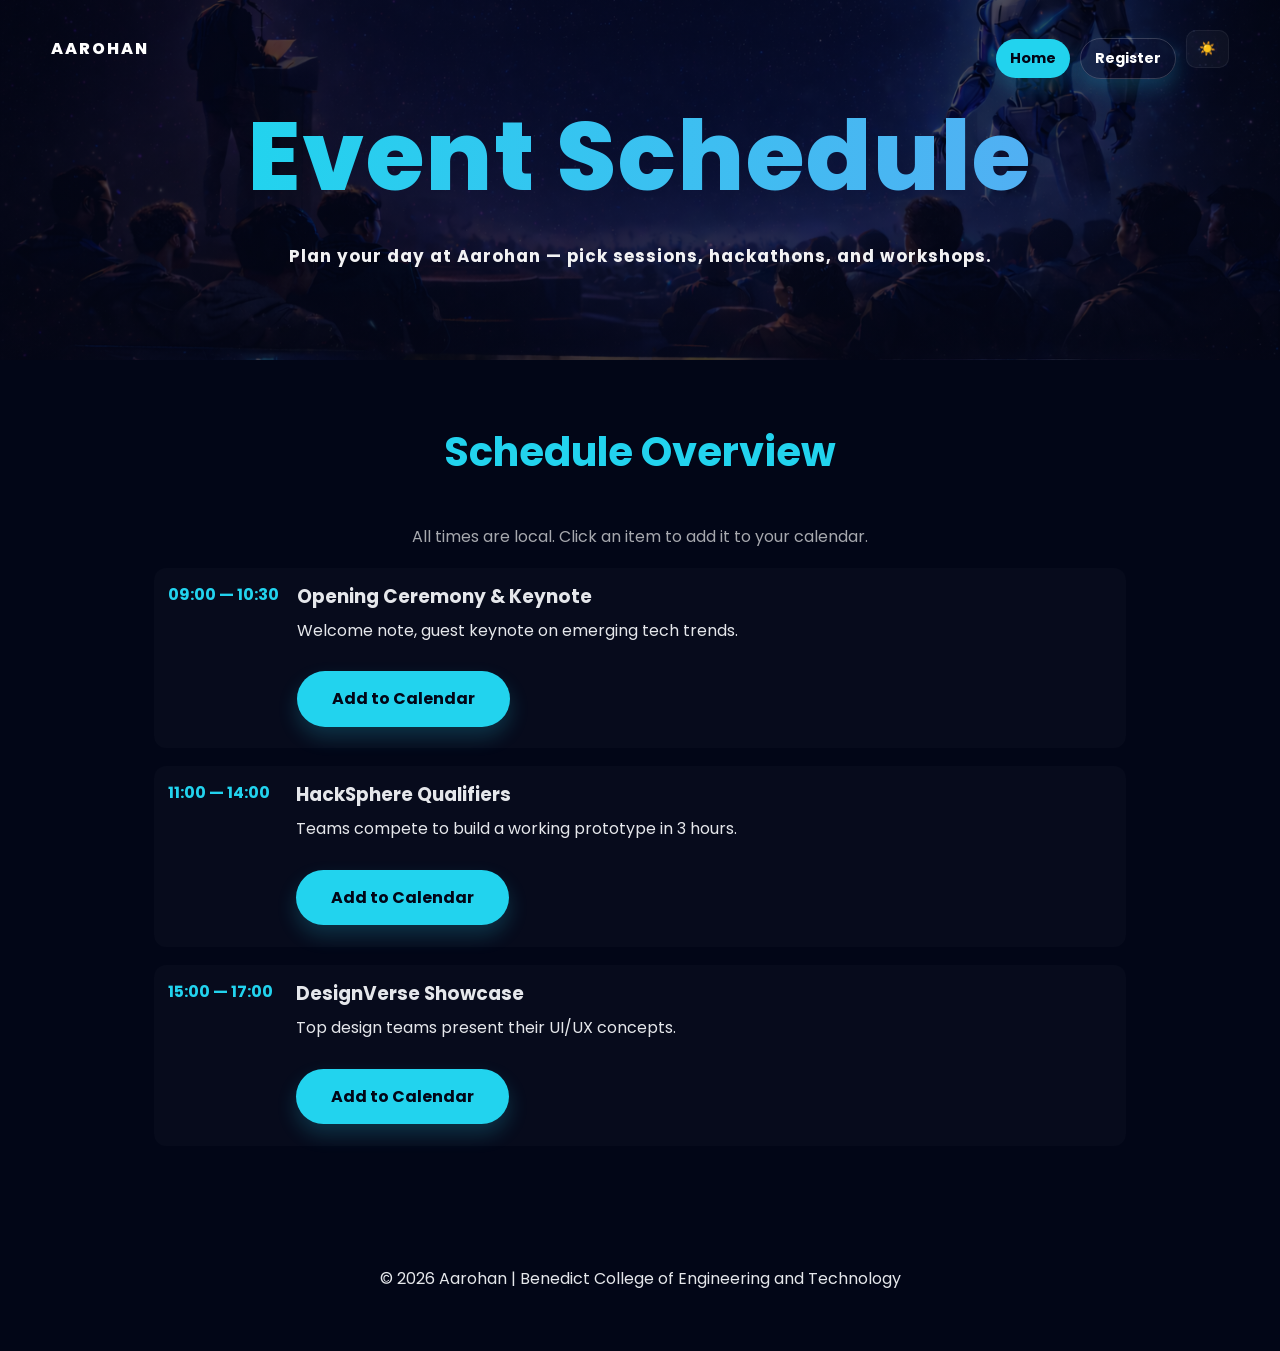
==== schedule.html @ 1dbaabba "Added code" ====
<!DOCTYPE html>
<html lang="en">
<head>
  <meta charset="utf-8" />
  <meta name="viewport" content="width=device-width,initial-scale=1" />
  <title>Schedule — Aarohan</title>
  <link href="https://fonts.googleapis.com/css2?family=Poppins:wght@300;400;600;700&display=swap" rel="stylesheet">
  <link rel="stylesheet" href="style.css">
</head>
<body>

<header class="hero small-hero">
  <nav class="topnav">
    <div class="brand">AAROHAN</div>
    <div class="nav-actions">
      <a href="index.html" class="btn small">Home</a>
      <a href="#register" class="btn small ghost">Register</a>
      <button class="toggle" id="themeToggle">🌙</button>
    </div>
  </nav>
  <div class="overlay">
    <h1 class="hero-title">Event Schedule</h1>
    <p class="hero-sub">Plan your day at Aarohan — pick sessions, hackathons, and workshops.</p>
  </div>
</header>

<main>
  <section class="fade container schedule">
    <h2>Schedule Overview</h2>
    <p class="muted">All times are local. Click an item to add it to your calendar.</p>

    <div class="timeline">
      <article class="timeline-item">
        <div class="time">09:00 — 10:30</div>
        <div class="content">
          <h3>Opening Ceremony & Keynote</h3>
          <p>Welcome note, guest keynote on emerging tech trends.</p>
          <div class="item-actions">
            <a class="btn small" data-start="2026-03-12T09:00:00" data-end="2026-03-12T10:30:00">Add to Calendar</a>
          </div>
        </div>
      </article>

      <article class="timeline-item">
        <div class="time">11:00 — 14:00</div>
        <div class="content">
          <h3>HackSphere Qualifiers</h3>
          <p>Teams compete to build a working prototype in 3 hours.</p>
          <div class="item-actions">
            <a class="btn small" data-start="2026-03-12T11:00:00" data-end="2026-03-12T14:00:00">Add to Calendar</a>
          </div>
        </div>
      </article>

      <article class="timeline-item">
        <div class="time">15:00 — 17:00</div>
        <div class="content">
          <h3>DesignVerse Showcase</h3>
          <p>Top design teams present their UI/UX concepts.</p>
          <div class="item-actions">
            <a class="btn small" data-start="2026-03-12T15:00:00" data-end="2026-03-12T17:00:00">Add to Calendar</a>
          </div>
        </div>
      </article>
    </div>
  </section>
</main>

<footer>
  <p>© 2026 Aarohan | Benedict College of Engineering and Technology</p>
</footer>

<script src="script.js"></script>
<script>
// small helper: wire "Add to Calendar" buttons on schedule page
document.querySelectorAll('.timeline .btn').forEach(btn => {
  btn.addEventListener('click', () => {
    const start = btn.getAttribute('data-start');
    const end = btn.getAttribute('data-end');
    if (!start) return;
    // create Google Calendar link
    const title = encodeURIComponent(btn.closest('.content').querySelector('h3').textContent.trim());
    const details = encodeURIComponent(btn.closest('.content').querySelector('p').textContent.trim());
    const location = encodeURIComponent('Benedict College of Engineering and Technology');
    const s = new Date(start);
    const e = end ? new Date(end) : new Date(s.getTime() + 60*60*1000);
    const fmt = d => d.toISOString().replace(/[-:]|\.\d{3}/g,'');
    const gcal = `https://www.google.com/calendar/render?action=TEMPLATE&text=${title}&dates=${fmt(s)}/${fmt(e)}&details=${details}&location=${location}&sf=true&output=xml`;
    window.open(gcal, '_blank');
  });
});
</script>
</body>
</html>
---- style.css ----
:root {
  --primary: #22d3ee;
  --bg-dark: #020617;
  --bg-light: #f8fafc;
  --text-dark: #e5e7eb;
  --text-light: #0f172a;
  --card-bg-dark: rgba(30, 41, 59, 0.4);
  --card-bg-light: #ffffff;
}

* {
  margin: 0;
  padding: 0;
  box-sizing: border-box;
  font-family: 'Poppins', sans-serif;
  scroll-behavior: smooth;
}

body {
  background: var(--bg-dark);
  color: var(--text-dark);
  line-height: 1.6;
  transition: background 0.4s ease, color 0.4s ease;
  overflow-x: hidden;
}

/* LIGHT MODE OVERRIDES */
body.light {
  background: var(--bg-light);
  color: var(--text-light);
}

body.light .card {
  background: var(--card-bg-light);
  color: var(--text-light);
  border: 1px solid rgba(0,0,0,0.05);
  box-shadow: 0 10px 25px rgba(0,0,0,0.05);
}

body.light footer {
  background: #e2e8f0;
  color: #0f172a;
}

/* HERO SECTION */
.hero {
  height: 100vh;
  background: linear-gradient(rgba(2, 6, 23, 0.7), rgba(2, 6, 23, 0.7)), url("hero1.png") center / cover no-repeat;
  display: flex;
  align-items: center;
  justify-content: center;
}

.overlay {
  text-align: center;
  padding: 20px;
}

/* Top navigation inside hero */
.topnav {
  position: absolute;
  left: 0; right: 0; top: 18px;
  display: flex; justify-content: space-between; align-items: center;
  padding: 0 4%; z-index: 50;
}
.topnav .brand { font-weight: 800; letter-spacing: 2px; color: white; }
.topnav .nav-actions { display:flex; gap:10px; align-items:center; }
.topnav .btn.small { padding: 8px 14px; font-size: 0.9rem; border-radius: 999px; }

/* Decorative floating blobs */
.hero-decor { position: absolute; inset: 0; pointer-events: none; overflow: visible; }
.blob { position: absolute; filter: blur(36px); opacity: 0.45; transform: translateZ(0); }
.blob.b1 { width: 260px; height: 260px; left: -40px; top: 10%; background: #22d3ee; animation: floaty 6s ease-in-out infinite; }
.blob.b2 { width: 180px; height: 180px; right: -20px; top: 30%; background: #818cf8; animation: floaty 7s ease-in-out infinite reverse; }
.blob.b3 { width: 120px; height: 120px; left: 20%; bottom: 10%; background: #60a5fa; animation: floaty 5.5s ease-in-out infinite; }

@keyframes floaty { 0% { transform: translateY(0) } 50% { transform: translateY(-18px) } 100% { transform: translateY(0) } }

/* Hero subtitle and CTA */
.hero-sub { font-size: 1.05rem; color: rgba(255,255,255,0.95); font-weight: 700; margin: 6px 0 10px; letter-spacing: 1px; }
.hero-ctas { display: flex; gap: 14px; justify-content: center; margin-top: 18px; }
.btn.ghost { background: transparent; color: white; border: 1px solid rgba(255,255,255,0.18); }

/* Scroll down indicator */
.scroll-down { display:flex; flex-direction:column; align-items:center; gap:8px; color: rgba(255,255,255,0.85); margin-top: 28px; text-decoration:none; }
.scroll-down .mouse { width: 28px; height: 44px; border: 2px solid rgba(255,255,255,0.7); border-radius: 18px; display:flex; align-items:flex-start; justify-content:center; padding-top:6px; }
.scroll-down .wheel { width:6px; height:6px; background: rgba(255,255,255,0.85); border-radius:50%; animation: wheel 1.6s infinite; }
.scroll-down .scroll-text { font-size:0.75rem; opacity:0.95; }
@keyframes wheel { 0% { transform: translateY(0); opacity: 1 } 60% { transform: translateY(8px); opacity: 0 } 100% { transform: translateY(0); opacity: 1 } }

/* Dark vs light tweaks for hero */
body.light .topnav .brand { color: var(--text-dark); }
body.light .hero-sub, body.light .scroll-down { color: rgba(15,23,42,0.9); }

/* Event banner (separate block) */
.event-banner { padding: 22px 0; display: flex; justify-content: center; }
.event-banner .container { display:flex; justify-content:center; }
.event-row { display:flex; gap:18px; align-items:center; background: linear-gradient(180deg, rgba(2,6,23,0.06), rgba(2,6,23,0)); padding: 12px 18px; border-radius: 14px; }
.event-label { font-size: 0.85rem; color: rgba(255,255,255,0.8); font-weight: 700; text-transform:uppercase; letter-spacing:1px; opacity:0.95; }
.event-date { color: rgba(255,255,255,0.95); font-weight: 700; background: rgba(0,0,0,0.25); padding: 8px 12px; border-radius: 12px; font-size: 0.98rem; display:flex; gap:8px; align-items:center; }
.event-date .ev-icon { font-size: 1rem; }
.event-date .ev-text { margin-left: 4px; }
.countdown { color: rgba(255,255,255,0.9); font-weight: 700; display:flex; gap:8px; align-items:center; font-feature-settings: "tnum" 1; }
.countdown span { background: rgba(255,255,255,0.06); padding:8px 10px; border-radius:8px; min-width: 44px; text-align:center; font-size:0.95rem; }

/* Light-mode specific event-row styling: higher contrast and accent */
body.light .event-row { background: linear-gradient(90deg, #ffffff, #f8fafc); box-shadow: 0 10px 30px rgba(2,6,23,0.06); }
body.light .event-label { color: var(--text-dark); }
body.light .event-date { background: linear-gradient(90deg, var(--primary), #818cf8); color: white; box-shadow: 0 8px 22px rgba(34,211,238,0.08); }
body.light .countdown span { background: rgba(15,23,42,0.04); color: var(--text-dark); }

/* Event action buttons */
.event-actions { display:flex; gap:8px; margin-left: 8px; }
.event-actions .btn.small { padding: 8px 12px; font-size: 0.85rem; border-radius: 10px; }
.event-actions .btn.ghost { background: transparent; color: inherit; border: 1px solid rgba(255,255,255,0.12); }
body.light .event-actions .btn.ghost { border-color: rgba(0,0,0,0.06); }

@media (max-width: 720px) {
  .event-actions { margin-top: 8px; margin-left: 0; }
  .event-row { flex-direction: column; align-items: center; gap: 10px; }
}

/* Schedule page styles */
.small-hero { height: 40vh; min-height: 260px; }
.schedule { padding: 60px 5%; max-width: 1100px; margin: 0 auto; }
.schedule .muted { color: rgba(255,255,255,0.65); text-align:center; margin-bottom: 18px; }
.timeline { display: grid; gap: 18px; margin-top: 18px; }
.timeline-item { display:flex; gap: 18px; align-items: flex-start; background: rgba(255,255,255,0.02); padding: 14px; border-radius: 12px; }
.timeline-item .time { min-width: 110px; font-weight:700; color: var(--primary); }
.timeline-item .content h3 { margin: 0 0 6px 0; }
.timeline-item .item-actions { margin-top:8px; }
body.light .timeline-item { background: #fff; box-shadow: 0 10px 30px rgba(2,6,23,0.04); }

@media (max-width: 820px) {
  .timeline-item { flex-direction: column; }
  .timeline-item .time { min-width: auto; }
}

@media (max-width: 820px) {
  .hero { padding-top: 28px; }
  .hero-title { font-size: clamp(2.2rem, 12vw, 4.4rem); }
  .blob.b1, .blob.b2 { display: none; }
  .topnav .brand { font-size: 1.05rem; }
  .event-row { flex-direction: column; gap: 8px; }
}

.hero-title {
  font-size: clamp(3rem, 10vw, 6rem);
  font-weight: 800;
  letter-spacing: 2px;
  background: linear-gradient(to right, #22d3ee, #818cf8);
  background-clip: text;
  -webkit-background-clip: text;
  -webkit-text-fill-color: transparent;
  margin-bottom: 10px;
}

/* Improve visibility of header subtitles in light mode (keep hero-title gradient) */
body.light .overlay {
  color: var(--text-light);
}

body.light .overlay .tagline {
  color: #0f172a; /* darker text for contrast on light bg */
  font-size: 1.25rem; /* slightly larger for emphasis */
  font-weight: 600;
  margin-bottom: 8px;
}

body.light .overlay .college {
  color: #1f2937; /* slightly muted dark color */
  font-size: 1.05rem;
  font-weight: 500;
  margin-bottom: 12px;
}

/* Animated gradient shift for the hero title */
.hero-title {
  background-size: 200% 200%;
  animation: gradientShift 6s linear infinite;
}

@keyframes gradientShift {
  0% { background-position: 0% 50%; }
  50% { background-position: 100% 50%; }
  100% { background-position: 0% 50%; }
}

/* Pop-in for revealed elements */
.fade {
  opacity: 0;
  transform: translateY(40px) scale(0.98);
  transition: opacity 700ms cubic-bezier(0.22, 1, 0.36, 1), transform 700ms cubic-bezier(0.22, 1, 0.36, 1);
}

.fade.show {
  opacity: 1;
  transform: translateY(0) scale(1);
}

/* Card tilt helper (transform preserved via JS) */
.card {
  transform-style: preserve-3d;
  will-change: transform;
}

/* Button ripple */
.btn {
  position: relative;
  overflow: hidden;
}

.btn .ripple {
  position: absolute;
  border-radius: 50%;
  transform: scale(0);
  background: rgba(255,255,255,0.7);
  animation: ripple 600ms linear;
  pointer-events: none;
}

@keyframes ripple {
  to { transform: scale(4); opacity: 0; }
}

/* Progress bar (top) */
.progress {
  position: fixed;
  top: 0;
  left: 0;
  height: 4px;
  background: linear-gradient(90deg,var(--primary),#818cf8);
  width: 0%;
  z-index: 2000;
  transition: width 120ms linear;
}

/* Subtle overlay movement */
.overlay {
  transition: transform 220ms ease-out;
}

/* ABOUT SECTION */
.about-grid {
  display: grid;
  grid-template-columns: 1fr 1fr;
  gap: 2.5rem;
  align-items: center;
}

.about-image img {
  width: 100%;
  height: auto;
  border-radius: 18px;
  box-shadow: 0 20px 40px rgba(2,6,23,0.45);
  display: block;
}

.about-content h2 {
  text-align: left;
  margin-bottom: 18px;
}

.about-features {
  list-style: none;
  margin: 18px 0;
  padding: 0;
  display: grid;
  grid-template-columns: 1fr;
  gap: 10px;
}

.about-features li {
  display: flex;
  gap: 10px;
  align-items: center;
  color: rgba(255,255,255,0.9);
  font-weight: 600;
  transform-origin: left center;
}

body.light .about-features li {
  color: #0f172a;
}

.about-features svg { color: var(--primary); flex-shrink: 0; }

.stats {
  display: grid;
  grid-template-columns: repeat(3, 1fr);
  gap: 12px;
  margin: 18px 0 6px 0;
}

.stat {
  background: rgba(255,255,255,0.03);
  padding: 14px 18px;
  border-radius: 12px;
  text-align: center;
}

.number {
  font-size: 1.6rem;
  font-weight: 800;
  color: var(--primary);
}

.label { font-size: 0.9rem; color: rgba(255,255,255,0.75); }

body.light .stat { background: rgba(15,23,42,0.03); }

.about-cta { margin-top: 12px; display: flex; gap: 12px; align-items: center; }
.btn.secondary { background: transparent; color: white; border: 1px solid rgba(255,255,255,0.12); }
body.light .btn.secondary { color: var(--text-dark); border-color: rgba(0,0,0,0.06); }

/* Modal */
.modal { display: none; }
.modal[aria-hidden="false"] { display: block; }
.modal-backdrop {
  position: fixed; inset: 0; background: rgba(2,6,23,0.55); z-index: 1500; opacity: 0; transition: opacity 220ms ease;
}
.modal-panel {
  position: fixed; left: 50%; top: 50%; transform: translate(-50%, -50%) scale(.98);
  width: min(760px, 92%); background: var(--bg-dark); color: var(--text-dark);
  padding: 26px; border-radius: 12px; z-index: 1600; box-shadow: 0 30px 80px rgba(2,6,23,0.6);
  transition: transform 240ms ease, opacity 240ms ease;
}
.modal[aria-hidden="false"] .modal-backdrop { opacity: 1; }
.modal[aria-hidden="false"] .modal-panel { transform: translate(-50%, -50%) scale(1); }
.modal-close { position: absolute; right: 12px; top: 8px; background: transparent; border: none; font-size: 26px; color: #fff; cursor: pointer; }

@media (max-width: 900px) {
  .about-grid { grid-template-columns: 1fr; }
  .stats { grid-template-columns: repeat(3, 1fr); }
}

@media (max-width: 520px) {
  .stats { grid-template-columns: repeat(2, 1fr); }
  .hero-title { font-size: clamp(2.4rem, 12vw, 4rem); }
}

/* SECTIONS & GRID */
section {
  padding: 100px 10%;
  max-width: 1400px;
  margin: 0 auto;
}

h2 {
  font-size: 2.5rem;
  color: var(--primary);
  margin-bottom: 40px;
  text-align: center;
}

.cards {
  display: grid;
  grid-template-columns: repeat(auto-fit, minmax(280px, 1fr));
  gap: 2rem;
}

.card {
  background: var(--card-bg-dark);
  backdrop-filter: blur(12px);
  border: 1px solid rgba(255, 255, 255, 0.1);
  border-radius: 24px;
  padding: 35px;
  transition: all 0.5s cubic-bezier(0.175, 0.885, 0.32, 1.275);
}

.card:hover {
  transform: translateY(-12px);
  border-color: var(--primary);
  box-shadow: 0 20px 40px rgba(34, 211, 238, 0.15);
}

.card h3 {
  margin-bottom: 15px;
  color: var(--primary);
}

/* BUTTON */
.btn {
  display: inline-block;
  margin-top: 20px;
  padding: 15px 35px;
  background: var(--primary);
  color: #020617;
  border-radius: 50px;
  text-decoration: none;
  font-weight: 700;
  transition: 0.3s;
  box-shadow: 0 10px 20px rgba(34, 211, 238, 0.2);
}

.btn:hover {
  transform: scale(1.05);
  box-shadow: 0 15px 30px rgba(34, 211, 238, 0.4);
}

/* TOGGLE BUTTON */
.toggle {
  padding: 8px 12px;
  border-radius: 10px;
  border: 1px solid rgba(255,255,255,0.06);
  cursor: pointer;
  background: rgba(255,255,255,0.04);
  color: inherit;
  transition: 0.2s;
  display: inline-flex;
  align-items: center;
  justify-content: center;
}

.toggle:hover { transform: translateY(-2px); }

/* FOOTER */
footer {
  padding: 60px 20px;
  background: #020617;
  text-align: center;
  transition: background 0.4s ease;
}

/* SCROLL ANIMATION */
.fade {
  opacity: 0;
  transform: translateY(40px);
  transition: 1s cubic-bezier(0.22, 1, 0.36, 1);
}

.fade.show {
  opacity: 1;
  transform: translateY(0);
}
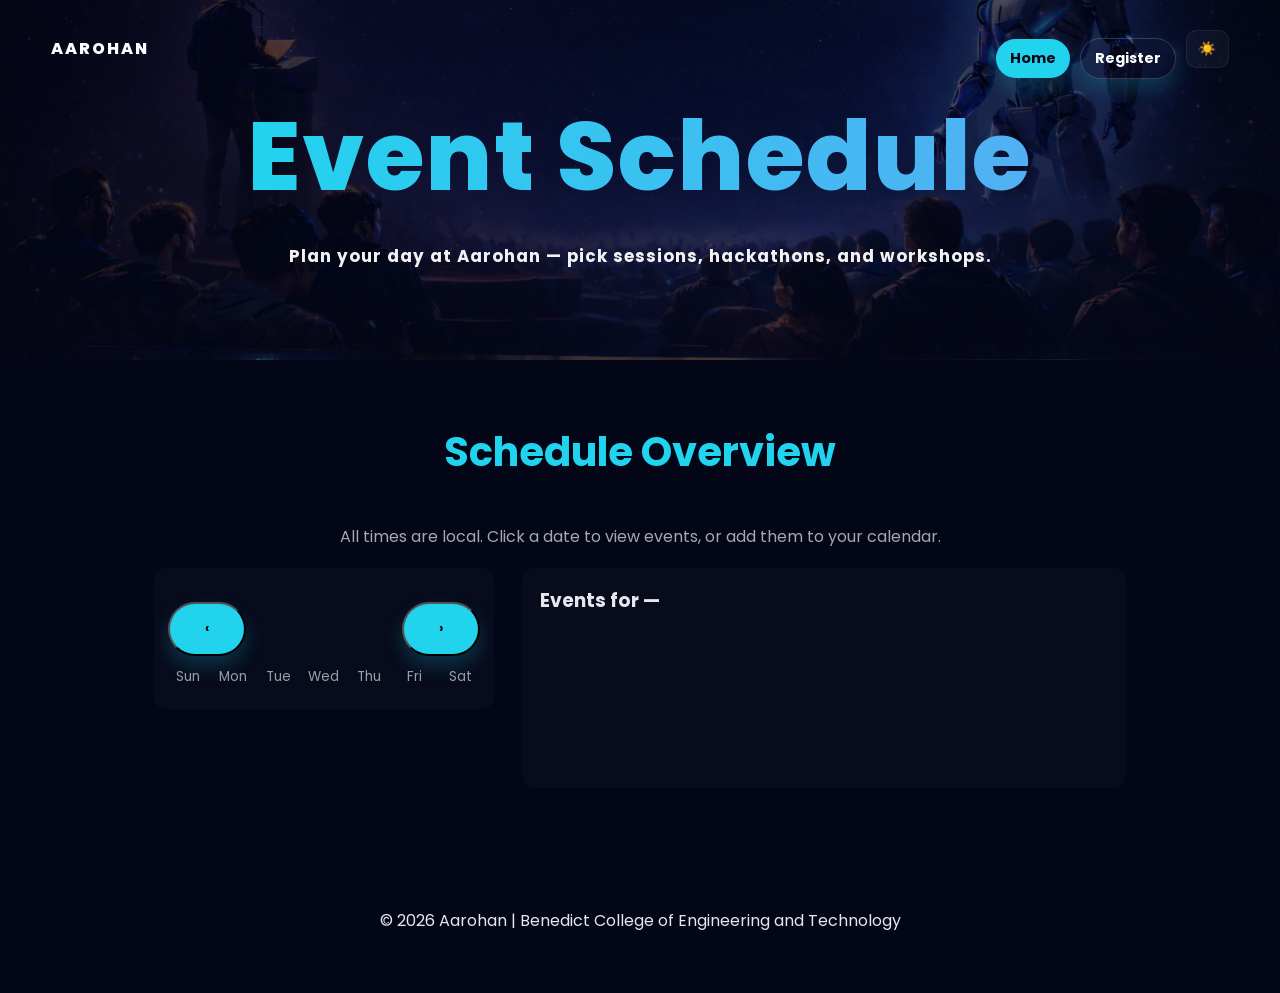
==== commit 8432115b: "changes" ====
--- a/schedule.html
+++ b/schedule.html
@@ -27,42 +27,41 @@
 <main>
   <section class="fade container schedule">
     <h2>Schedule Overview</h2>
-    <p class="muted">All times are local. Click an item to add it to your calendar.</p>
+    <p class="muted">All times are local. Click a date to view events, or add them to your calendar.</p>
 
-    <div class="timeline">
-      <article class="timeline-item">
-        <div class="time">09:00 — 10:30</div>
-        <div class="content">
-          <h3>Opening Ceremony & Keynote</h3>
-          <p>Welcome note, guest keynote on emerging tech trends.</p>
-          <div class="item-actions">
-            <a class="btn small" data-start="2026-03-12T09:00:00" data-end="2026-03-12T10:30:00">Add to Calendar</a>
-          </div>
+    <div class="schedule-grid">
+      <aside class="calendar-panel">
+        <div class="calendar-header">
+          <button class="cal-prev btn small" aria-label="Previous month">‹</button>
+          <div class="month-label"></div>
+          <button class="cal-next btn small" aria-label="Next month">›</button>
         </div>
-      </article>
+        <div class="weekday-row">
+          <span>Sun</span><span>Mon</span><span>Tue</span><span>Wed</span><span>Thu</span><span>Fri</span><span>Sat</span>
+        </div>
+        <div class="days-grid"></div>
+      </aside>
 
-      <article class="timeline-item">
-        <div class="time">11:00 — 14:00</div>
-        <div class="content">
-          <h3>HackSphere Qualifiers</h3>
-          <p>Teams compete to build a working prototype in 3 hours.</p>
-          <div class="item-actions">
-            <a class="btn small" data-start="2026-03-12T11:00:00" data-end="2026-03-12T14:00:00">Add to Calendar</a>
-          </div>
+      <div class="events-panel">
+        <div class="events-header">
+          <h3 class="events-for">Events for <span class="events-date">—</span></h3>
         </div>
-      </article>
+        <div class="events-list">
+          <!-- events will be injected here -->
+        </div>
+      </div>
+    </div>
 
-      <article class="timeline-item">
-        <div class="time">15:00 — 17:00</div>
-        <div class="content">
-          <h3>DesignVerse Showcase</h3>
-          <p>Top design teams present their UI/UX concepts.</p>
-          <div class="item-actions">
-            <a class="btn small" data-start="2026-03-12T15:00:00" data-end="2026-03-12T17:00:00">Add to Calendar</a>
-          </div>
-        </div>
-      </article>
-    </div>
+    <!-- Embedded schedule data (edit or extend) -->
+    <script type="application/json" id="scheduleData">
+    [
+      {"title":"Opening Ceremony & Keynote","start":"2026-03-12T09:00:00","end":"2026-03-12T10:30:00","desc":"Welcome note and keynote on emerging tech."},
+      {"title":"HackSphere Qualifiers","start":"2026-03-12T11:00:00","end":"2026-03-12T14:00:00","desc":"Teams compete to build working prototypes."},
+      {"title":"DesignVerse Showcase","start":"2026-03-12T15:00:00","end":"2026-03-12T17:00:00","desc":"Top design teams present their concepts."},
+      {"title":"RoboRumble Finals","start":"2026-03-13T10:00:00","end":"2026-03-13T13:00:00","desc":"Final robotics showdown."},
+      {"title":"TechTalks: AI Ethics","start":"2026-03-13T14:00:00","end":"2026-03-13T15:30:00","desc":"Panel discussion on AI ethics."}
+    ]
+    </script>
   </section>
 </main>
 
--- a/style.css
+++ b/style.css
@@ -134,6 +134,36 @@
 @media (max-width: 820px) {
   .timeline-item { flex-direction: column; }
   .timeline-item .time { min-width: auto; }
+}
+
+/* Calendar panel styles */
+.schedule-grid { display: grid; grid-template-columns: 340px 1fr; gap: 28px; align-items: start; margin-top: 18px; }
+.calendar-panel { background: rgba(255,255,255,0.02); padding: 14px; border-radius: 12px; }
+.calendar-header { display:flex; align-items:center; justify-content:space-between; margin-bottom:10px; }
+.month-label { font-weight:800; font-size:1.05rem; }
+.weekday-row { display:grid; grid-template-columns: repeat(7, 1fr); gap:6px; text-align:center; font-size:0.85rem; color:rgba(255,255,255,0.6); margin-bottom:8px; }
+.days-grid { display:grid; grid-template-columns: repeat(7, 1fr); gap:8px; }
+.day { padding:12px 8px; background: transparent; border-radius:8px; text-align:center; cursor:pointer; transition: transform 180ms ease, background 200ms; }
+.day:hover { transform: translateY(-6px); background: rgba(255,255,255,0.03); }
+.day .num { display:block; font-weight:700; }
+.day .evt-count { display:block; font-size:0.75rem; color: rgba(255,255,255,0.7); margin-top:6px; }
+.day.today { box-shadow: 0 8px 30px rgba(34,211,238,0.06); border: 1px solid rgba(34,211,238,0.08); }
+.day.inactive { opacity:0.35; }
+
+.events-panel { background: rgba(255,255,255,0.02); padding: 18px; border-radius: 12px; min-height: 220px; }
+.events-header { margin-bottom: 12px; }
+.events-list { display:flex; flex-direction:column; gap:12px; }
+.event-card { padding:12px; border-radius:10px; background: rgba(255,255,255,0.015); transition: transform 180ms ease; }
+.event-card:hover { transform: translateY(-6px); box-shadow: 0 14px 40px rgba(2,6,23,0.06); }
+.event-time { font-weight:700; color: var(--primary); margin-bottom:6px; }
+.event-actions { margin-top:8px; display:flex; gap:8px; }
+
+body.light .calendar-panel, body.light .events-panel { background: #fff; color: var(--text-dark); box-shadow: 0 10px 40px rgba(2,6,23,0.04); }
+body.light .day:hover { background: rgba(15,23,42,0.02); }
+body.light .day .evt-count { color: rgba(15,23,42,0.6); }
+
+@media (max-width: 920px) {
+  .schedule-grid { grid-template-columns: 1fr; }
 }
 
 @media (max-width: 820px) {
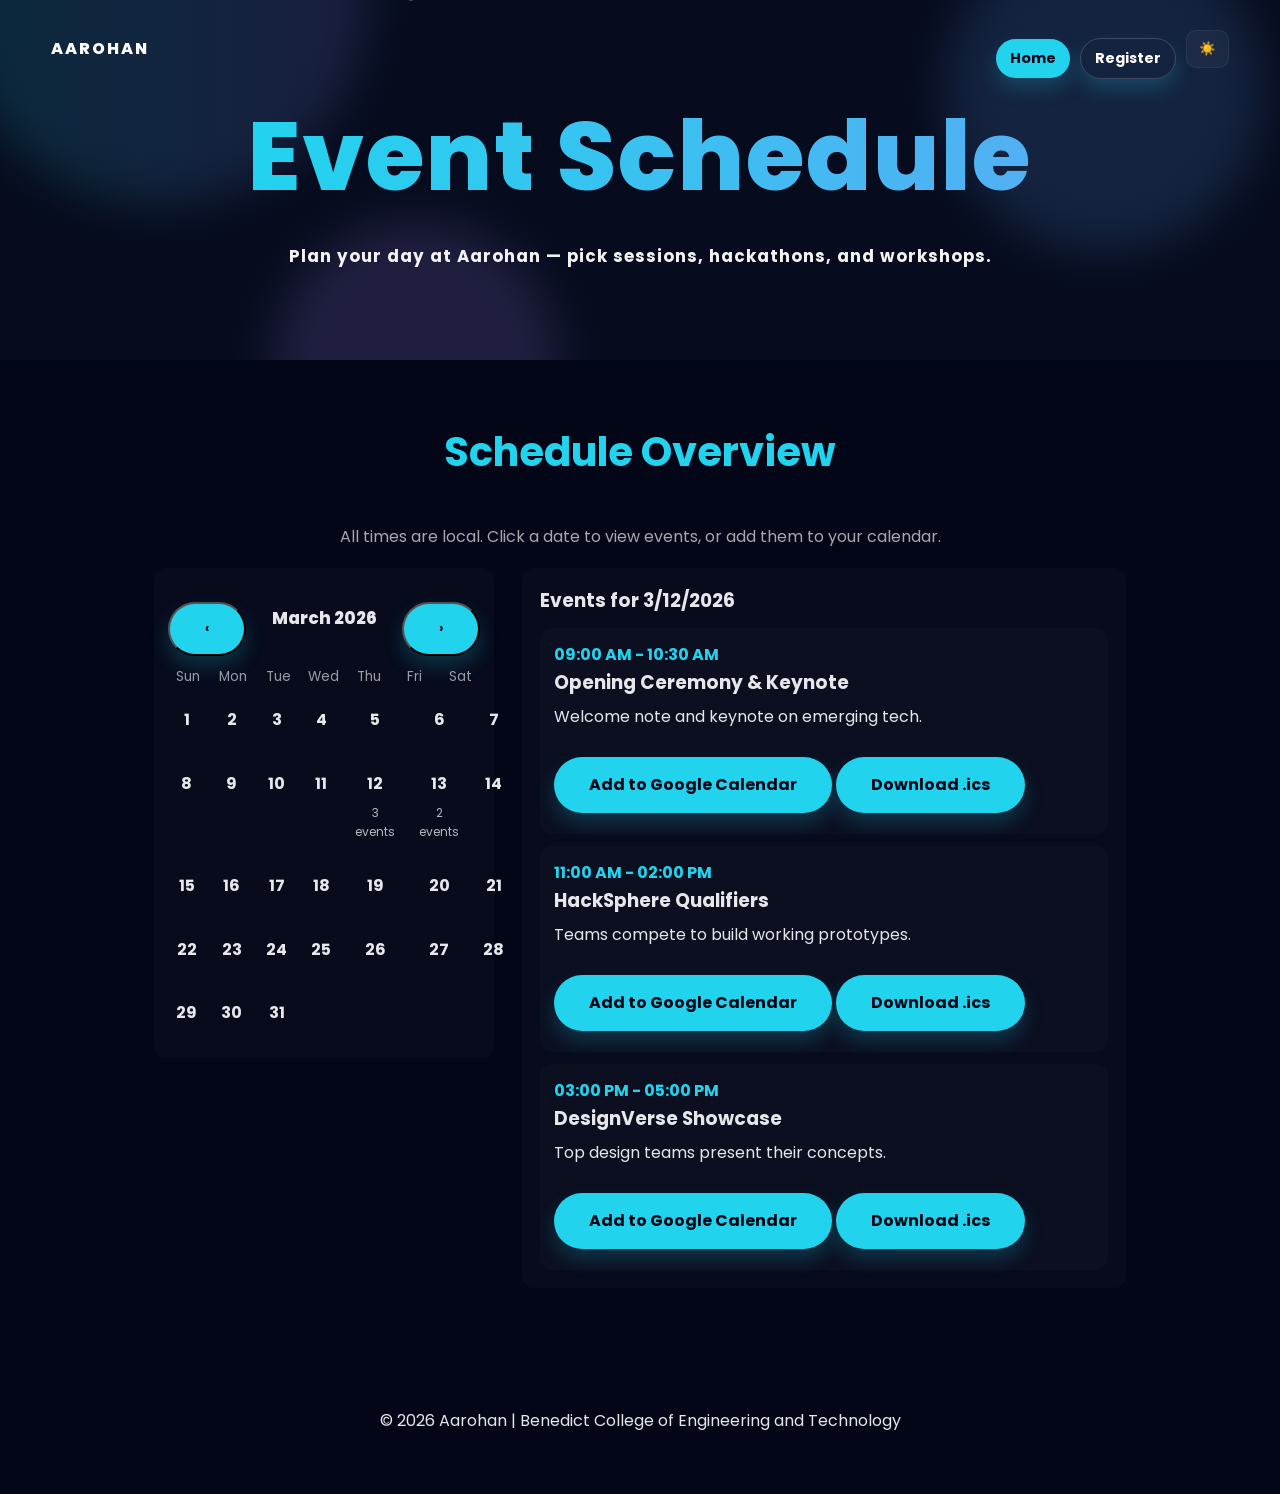
==== commit 0dd72da4: "changes" ====
--- a/schedule.html
+++ b/schedule.html
@@ -70,24 +70,5 @@
 </footer>
 
 <script src="script.js"></script>
-<script>
-// small helper: wire "Add to Calendar" buttons on schedule page
-document.querySelectorAll('.timeline .btn').forEach(btn => {
-  btn.addEventListener('click', () => {
-    const start = btn.getAttribute('data-start');
-    const end = btn.getAttribute('data-end');
-    if (!start) return;
-    // create Google Calendar link
-    const title = encodeURIComponent(btn.closest('.content').querySelector('h3').textContent.trim());
-    const details = encodeURIComponent(btn.closest('.content').querySelector('p').textContent.trim());
-    const location = encodeURIComponent('Benedict College of Engineering and Technology');
-    const s = new Date(start);
-    const e = end ? new Date(end) : new Date(s.getTime() + 60*60*1000);
-    const fmt = d => d.toISOString().replace(/[-:]|\.\d{3}/g,'');
-    const gcal = `https://www.google.com/calendar/render?action=TEMPLATE&text=${title}&dates=${fmt(s)}/${fmt(e)}&details=${details}&location=${location}&sf=true&output=xml`;
-    window.open(gcal, '_blank');
-  });
-});
-</script>
 </body>
 </html>
--- a/style.css
+++ b/style.css
@@ -45,7 +45,8 @@
 /* HERO SECTION */
 .hero {
   height: 100vh;
-  background: linear-gradient(rgba(2, 6, 23, 0.7), rgba(2, 6, 23, 0.7)), url("hero1.png") center / cover no-repeat;
+  /* prefer an SVG hero artwork (hero1.svg). If missing, browser will fall back to hero.png */
+  background: linear-gradient(rgba(2, 6, 23, 0.7), rgba(2, 6, 23, 0.7)), url("hero1.svg") center / cover no-repeat;
   display: flex;
   align-items: center;
   justify-content: center;
@@ -76,10 +77,21 @@
 
 @keyframes floaty { 0% { transform: translateY(0) } 50% { transform: translateY(-18px) } 100% { transform: translateY(0) } }
 
+/* subtle blob rotation */
+.blob { transform-origin: center; animation-iteration-count: infinite; }
+.blob.b1 { animation-name: floaty, rotateSlow; animation-duration: 6s, 18s; animation-timing-function: ease-in-out, linear; }
+.blob.b2 { animation-name: floaty, rotateSlow; animation-duration: 7s, 22s; animation-timing-function: ease-in-out, linear; }
+.blob.b3 { animation-name: floaty, rotateSlow; animation-duration: 5.5s, 20s; animation-timing-function: ease-in-out, linear; }
+@keyframes rotateSlow { 0% { transform: translateY(0) rotate(0deg); } 100% { transform: translateY(0) rotate(360deg); } }
+
 /* Hero subtitle and CTA */
 .hero-sub { font-size: 1.05rem; color: rgba(255,255,255,0.95); font-weight: 700; margin: 6px 0 10px; letter-spacing: 1px; }
 .hero-ctas { display: flex; gap: 14px; justify-content: center; margin-top: 18px; }
 .btn.ghost { background: transparent; color: white; border: 1px solid rgba(255,255,255,0.18); }
+
+/* Fancy CTA entrance */
+.hero-ctas { transform-origin: center; animation: ctaPop 900ms cubic-bezier(.2,.9,.3,1) 0.9s both; }
+@keyframes ctaPop { 0% { transform: translateY(12px) scale(.96); opacity: 0 } 100% { transform: translateY(0) scale(1); opacity: 1 } }
 
 /* Scroll down indicator */
 .scroll-down { display:flex; flex-direction:column; align-items:center; gap:8px; color: rgba(255,255,255,0.85); margin-top: 28px; text-decoration:none; }
@@ -135,6 +147,13 @@
   .timeline-item { flex-direction: column; }
   .timeline-item .time { min-width: auto; }
 }
+
+/* Timeline 3D flip */
+.timeline-item { position: relative; perspective: 900px; }
+.timeline-item .card-3d { position: relative; width:100%; transform-style: preserve-3d; transition: transform 600ms cubic-bezier(.2,.9,.3,1); }
+.timeline-item .front, .timeline-item .back { backface-visibility: hidden; transform-style: preserve-3d; border-radius: 10px; }
+.timeline-item .back { position: absolute; inset: 0; transform: rotateY(180deg); padding: 14px; background: rgba(2,6,23,0.98); color: #fff; }
+.timeline-item.flipped .card-3d { transform: rotateY(180deg); }
 
 /* Calendar panel styles */
 .schedule-grid { display: grid; grid-template-columns: 340px 1fr; gap: 28px; align-items: start; margin-top: 18px; }
@@ -404,6 +423,15 @@
   box-shadow: 0 20px 40px rgba(34, 211, 238, 0.15);
 }
 
+/* 3D depth for cards */
+.cards, .timeline { perspective: 1200px; }
+.card, .timeline-item { transform-style: preserve-3d; will-change: transform; }
+.card { transition: transform 420ms cubic-bezier(.2,.9,.3,1), box-shadow 420ms; }
+.card:hover { transform: translateY(-18px) rotateX(3deg); box-shadow: 0 30px 60px rgba(2,6,23,0.5); }
+
+/* layered shine */
+.card::before { content: ''; position: absolute; inset: 0; pointer-events: none; border-radius: 24px; background: linear-gradient(180deg, rgba(255,255,255,0.02), transparent 30%); mix-blend-mode: overlay; }
+
 .card h3 {
   margin-bottom: 15px;
   color: var(--primary);
@@ -444,6 +472,9 @@
 
 .toggle:hover { transform: translateY(-2px); }
 
+/* Theme toggle spin */
+.toggle.spin { transition: transform 420ms ease; transform: rotate(360deg); }
+
 /* FOOTER */
 footer {
   padding: 60px 20px;
